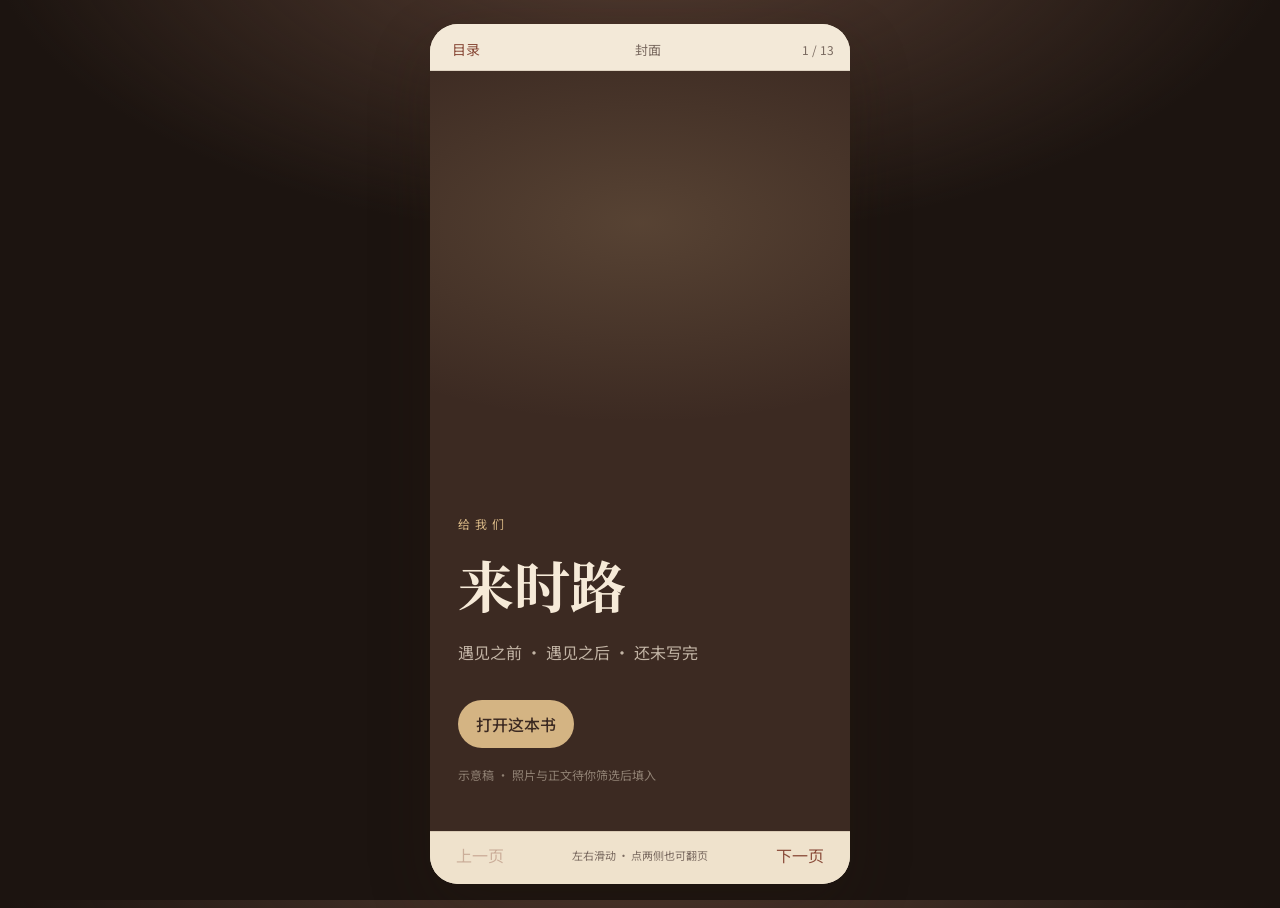
==== index.html @ 51461881 "checkpoint before checking out feature/Aholo-2018" ====
<!DOCTYPE html>
<html lang="zh-CN">
<head>
  <meta charset="UTF-8" />
  <meta name="viewport" content="width=device-width, initial-scale=1, viewport-fit=cover" />
  <meta name="theme-color" content="#3c2a22" />
  <title>来时路</title>
  <link rel="preconnect" href="https://fonts.googleapis.com" />
  <link rel="preconnect" href="https://fonts.gstatic.com" crossorigin />
  <link href="https://fonts.googleapis.com/css2?family=Noto+Sans+SC:wght@400;500&family=Noto+Serif+SC:wght@500;600;700&display=swap" rel="stylesheet" />
  <link rel="stylesheet" href="assets/styles.css" />
</head>
<body>
  <div class="stage">
    <div class="phone">
      <header class="topbar">
        <button class="icon-btn" id="tocBtn" type="button" aria-label="目录">目录</button>
        <p class="progress" id="progressLabel">封面</p>
        <span class="page-no" id="pageNo">1</span>
      </header>

      <main class="book" id="book" tabindex="0">
        <article class="page is-cover is-active" data-title="封面">
          <div class="cover">
            <p class="cover-kicker">给我们</p>
            <h1>来时路</h1>
            <p class="cover-years">遇见之前 · 遇见之后 · 还未写完</p>
            <button class="cover-cta" id="startBtn" type="button">打开这本书</button>
            <p class="cover-note">示意稿 · 照片与正文待你筛选后填入</p>
          </div>
        </article>

        <article class="page" data-title="目录">
          <div class="inner">
            <p class="eyebrow">Contents</p>
            <h2>目录</h2>
            <ol class="toc" id="tocList"></ol>
          </div>
        </article>

        <article class="page" data-title="上卷">
          <div class="chapter-plate">
            <p>上卷</p>
            <h2>各自的来时路</h2>
            <p>从出生，到还没有彼此的那些年。</p>
          </div>
        </article>

        <article class="page" data-title="她 · 童年">
          <div class="inner">
            <p class="eyebrow">她</p>
            <h2>童年</h2>
            <div class="photo-frame" data-caption="占位 · 童年照片">照片</div>
            <p class="body">正文稍后写入。这一页只放她小时候的一张照片，和一句很短的话。</p>
          </div>
        </article>

        <article class="page" data-title="她 · 高中">
          <div class="inner">
            <p class="eyebrow">她</p>
            <h2>高中</h2>
            <div class="photo-frame tall" data-caption="占位 · 学生时代">照片</div>
            <p class="body">上卷在高中结束。真正的故事，从下一卷才开始。</p>
          </div>
        </article>

        <article class="page" data-title="我 · 来时路">
          <div class="inner">
            <p class="eyebrow">我</p>
            <h2>我也走了很远</h2>
            <div class="photo-row">
              <div class="photo-frame" data-caption="占位">照片</div>
              <div class="photo-frame" data-caption="占位">照片</div>
            </div>
            <p class="body">出生到高中，各用几页就够。重点是后面相遇的那些年。</p>
          </div>
        </article>

        <article class="page" data-title="下卷">
          <div class="chapter-plate">
            <p>下卷</p>
            <h2>我们的路</h2>
            <p>从遇见开始，一页一件事，页数不设上限。</p>
          </div>
        </article>

        <article class="page" data-title="遇见">
          <div class="inner">
            <p class="eyebrow">我们</p>
            <h2>遇见</h2>
            <div class="photo-frame" data-caption="占位 · 最早的合影">照片</div>
            <p class="date">日期待填</p>
            <p class="body">这一页放你们怎么认识。一张图，两三句话。</p>
          </div>
        </article>

        <article class="page" data-title="在一起">
          <div class="inner">
            <p class="eyebrow">我们</p>
            <h2>在一起</h2>
            <div class="photo-frame" data-caption="占位">照片</div>
            <p class="body">恋爱里那些普通的日子，比纪念日更适合放进这本书。</p>
          </div>
        </article>

        <article class="page" data-title="结婚">
          <div class="inner">
            <p class="eyebrow">我们</p>
            <h2>结婚</h2>
            <div class="photo-frame wide" data-caption="占位 · 婚礼">照片</div>
            <p class="body">仪式感留在这一页。后面还有很长的路要走。</p>
          </div>
        </article>

        <article class="page" data-title="有了孩子">
          <div class="inner">
            <p class="eyebrow">我们</p>
            <h2>有了孩子</h2>
            <div class="photo-frame" data-caption="占位 · 三个人">照片</div>
            <p class="body">四岁了。这一章会很长，也可以以后再补。</p>
          </div>
        </article>

        <article class="page" data-title="这一年">
          <div class="inner">
            <p class="eyebrow">现在</p>
            <h2>这一年</h2>
            <p class="body">上班到很晚，业绩有压力。这些不必写成检讨，只要让她看见：我知道你辛苦，我一直在。</p>
            <p class="aside">示意文案，定稿时再改。</p>
          </div>
        </article>

        <article class="page is-blank" data-title="未完待续">
          <div class="blank">
            <p class="eyebrow">以后</p>
            <h2>未完待续</h2>
            <p>后面的章节，我们慢慢写。</p>
            <div class="ruled"></div>
            <div class="ruled"></div>
            <div class="ruled"></div>
          </div>
        </article>
      </main>

      <nav class="pager">
        <button type="button" id="prevBtn">上一页</button>
        <div class="hint">左右滑动 · 点两侧也可翻页</div>
        <button type="button" id="nextBtn">下一页</button>
      </nav>
    </div>
  </div>

  <aside class="drawer" id="drawer" hidden>
    <div class="drawer-panel">
      <div class="drawer-head">
        <strong>目录</strong>
        <button type="button" id="closeToc">关闭</button>
      </div>
      <ol class="toc drawer-toc" id="drawerToc"></ol>
    </div>
  </aside>

  <script src="assets/app.js"></script>
</body>
</html>
---- assets/styles.css ----
:root {
  --ink: #2b211c;
  --muted: #7a6a60;
  --paper: #f4ead8;
  --paper-2: #efe2cc;
  --rule: rgba(90, 64, 48, 0.14);
  --cover: #3c2a22;
  --gold: #d4b483;
  --accent: #8b4d3b;
  --shadow: 0 24px 60px rgba(40, 24, 16, 0.28);
}

* { box-sizing: border-box; }
html, body { height: 100%; margin: 0; }
body {
  font-family: "Noto Sans SC", "PingFang SC", sans-serif;
  color: var(--ink);
  background:
    radial-gradient(1200px 600px at 50% -10%, #5a4034 0%, transparent 55%),
    #1c1410;
}

.stage {
  min-height: 100%;
  display: grid;
  place-items: center;
  padding: 24px 12px;
}

.phone {
  width: min(420px, 100%);
  height: min(860px, 100dvh - 32px);
  background: var(--paper);
  border-radius: 28px;
  box-shadow: var(--shadow);
  display: flex;
  flex-direction: column;
  overflow: hidden;
  position: relative;
}

.topbar {
  display: grid;
  grid-template-columns: 64px 1fr 48px;
  align-items: center;
  gap: 8px;
  padding: 14px 16px 10px;
  background: rgba(244, 234, 216, 0.92);
  border-bottom: 1px solid var(--rule);
  z-index: 2;
}

.icon-btn, .pager button, .cover-cta, .drawer-head button {
  border: 0;
  background: transparent;
  color: var(--accent);
  font: inherit;
  cursor: pointer;
}

.icon-btn { text-align: left; font-size: 14px; }
.progress {
  margin: 0;
  text-align: center;
  font-size: 13px;
  color: var(--muted);
}
.page-no {
  text-align: right;
  font-size: 12px;
  color: var(--muted);
}

.book {
  flex: 1;
  position: relative;
  outline: none;
  overflow: hidden;
}

.page {
  position: absolute;
  inset: 0;
  padding: 8px 22px 18px;
  opacity: 0;
  transform: translateX(28px);
  pointer-events: none;
  transition: opacity .28s ease, transform .28s ease;
  background:
    linear-gradient(180deg, rgba(255,255,255,.18), transparent 40%),
    var(--paper);
}

.page.is-active {
  opacity: 1;
  transform: none;
  pointer-events: auto;
}

.page.is-exit {
  opacity: 0;
  transform: translateX(-24px);
}

.inner { max-width: 100%; }
.eyebrow {
  margin: 10px 0 0;
  letter-spacing: .28em;
  font-size: 11px;
  color: var(--accent);
  text-transform: uppercase;
}
h2 {
  font-family: "Noto Serif SC", serif;
  font-weight: 600;
  font-size: 32px;
  margin: 6px 0 16px;
}
.body {
  font-size: 16px;
  line-height: 1.85;
  color: #43362f;
}
.date, .aside {
  color: var(--muted);
  font-size: 13px;
}
.aside { font-style: italic; }

.photo-frame {
  height: 220px;
  border-radius: 8px;
  background:
    linear-gradient(135deg, #d7c4a8, #c3ab8d 60%, #b49678);
  display: grid;
  place-items: center;
  color: rgba(255,255,255,.78);
  letter-spacing: .2em;
  margin: 8px 0 14px;
  box-shadow: inset 0 0 0 1px rgba(255,255,255,.18);
  position: relative;
}
.photo-frame.tall { height: 280px; }
.photo-frame.wide { height: 190px; }
.photo-frame::after {
  content: attr(data-caption);
  position: absolute;
  left: 10px;
  bottom: 8px;
  font-size: 11px;
  letter-spacing: 0;
  color: rgba(255,255,255,.88);
}
.photo-row {
  display: grid;
  grid-template-columns: 1fr 1fr;
  gap: 10px;
}
.photo-row .photo-frame { height: 150px; }

.cover {
  position: absolute;
  inset: 0;
  background:
    radial-gradient(800px 400px at 50% 20%, rgba(212,180,131,.18), transparent 50%),
    var(--cover);
  color: #f6ead8;
  display: flex;
  flex-direction: column;
  justify-content: flex-end;
  padding: 36px 28px 48px;
}
.cover-kicker {
  letter-spacing: .42em;
  font-size: 12px;
  color: var(--gold);
  margin: 0 0 12px;
}
.cover h1 {
  font-family: "Noto Serif SC", serif;
  font-size: 56px;
  margin: 0;
  font-weight: 700;
}
.cover-years {
  color: rgba(246, 234, 216, .72);
  margin: 16px 0 36px;
}
.cover-cta {
  align-self: flex-start;
  background: var(--gold);
  color: #3c2a22;
  padding: 12px 18px;
  border-radius: 999px;
  font-weight: 500;
}
.cover-note {
  margin: 18px 0 0;
  font-size: 12px;
  color: rgba(246, 234, 216, .45);
}

.chapter-plate {
  height: 100%;
  display: flex;
  flex-direction: column;
  justify-content: center;
  padding: 24px 8px;
}
.chapter-plate p:first-child {
  letter-spacing: .4em;
  color: var(--accent);
  margin: 0 0 12px;
}
.chapter-plate h2 {
  font-size: 40px;
  margin: 0 0 16px;
}

.blank {
  height: 100%;
  padding-top: 24px;
}
.ruled {
  height: 28px;
  border-bottom: 1px solid var(--rule);
}

.toc {
  list-style: none;
  padding: 0;
  margin: 8px 0 0;
}
.toc li {
  display: flex;
  justify-content: space-between;
  gap: 12px;
  padding: 12px 0;
  border-bottom: 1px solid var(--rule);
  cursor: pointer;
}
.toc span { color: var(--muted); font-size: 13px; }

.pager {
  display: grid;
  grid-template-columns: 72px 1fr 72px;
  align-items: center;
  padding: 10px 14px 16px;
  border-top: 1px solid var(--rule);
  background: var(--paper-2);
}
.hint {
  text-align: center;
  font-size: 11px;
  color: var(--muted);
}
.pager button:disabled { opacity: .35; cursor: default; }

.drawer {
  position: fixed;
  inset: 0;
  background: rgba(20, 12, 8, .42);
  display: grid;
  place-items: center;
  z-index: 20;
}
.drawer[hidden] { display: none; }
.drawer-panel {
  width: min(380px, calc(100% - 32px));
  max-height: 80dvh;
  overflow: auto;
  background: var(--paper);
  border-radius: 18px;
  padding: 18px 18px 8px;
}
.drawer-head {
  display: flex;
  justify-content: space-between;
  align-items: center;
  margin-bottom: 8px;
}

@media (max-width: 480px) {
  .stage { padding: 0; }
  .phone {
    width: 100%;
    height: 100dvh;
    border-radius: 0;
  }
}
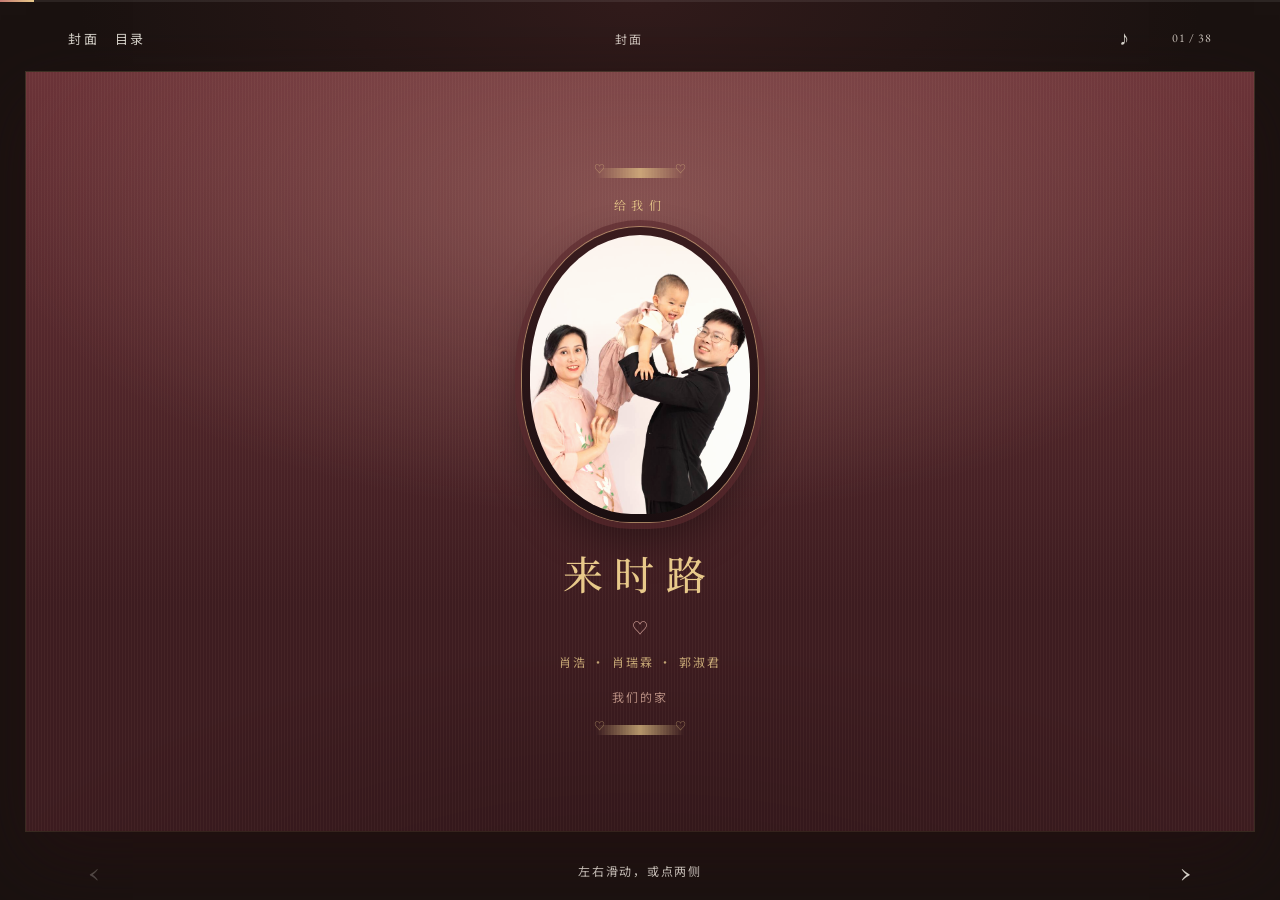
==== commit 5d30b714: "Publish the family album as a GitHub Pages site. Co-authored-by: Cursor <cursoragent@cursor.com>" ====
--- a/index.html
+++ b/index.html
@@ -3,152 +3,52 @@
 <head>
   <meta charset="UTF-8" />
   <meta name="viewport" content="width=device-width, initial-scale=1, viewport-fit=cover" />
-  <meta name="theme-color" content="#3c2a22" />
+  <meta name="theme-color" content="#5c2a2e" />
+  <meta name="apple-mobile-web-app-capable" content="yes" />
+  <meta name="apple-mobile-web-app-status-bar-style" content="black-translucent" />
   <title>来时路</title>
   <link rel="preconnect" href="https://fonts.googleapis.com" />
   <link rel="preconnect" href="https://fonts.gstatic.com" crossorigin />
-  <link href="https://fonts.googleapis.com/css2?family=Noto+Sans+SC:wght@400;500&family=Noto+Serif+SC:wght@500;600;700&display=swap" rel="stylesheet" />
+  <link href="https://fonts.googleapis.com/css2?family=EB+Garamond:ital,wght@0,500;0,600;1,500&family=Noto+Sans+SC:wght@300;400&family=Noto+Serif+SC:wght@500;600&display=swap" rel="stylesheet" />
   <link rel="stylesheet" href="assets/styles.css" />
 </head>
 <body>
-  <div class="stage">
-    <div class="phone">
-      <header class="topbar">
-        <button class="icon-btn" id="tocBtn" type="button" aria-label="目录">目录</button>
-        <p class="progress" id="progressLabel">封面</p>
-        <span class="page-no" id="pageNo">1</span>
-      </header>
+  <div class="app">
+    <div class="progress" aria-hidden="true"><i id="progressBar"></i></div>
 
-      <main class="book" id="book" tabindex="0">
-        <article class="page is-cover is-active" data-title="封面">
-          <div class="cover">
-            <p class="cover-kicker">给我们</p>
-            <h1>来时路</h1>
-            <p class="cover-years">遇见之前 · 遇见之后 · 还未写完</p>
-            <button class="cover-cta" id="startBtn" type="button">打开这本书</button>
-            <p class="cover-note">示意稿 · 照片与正文待你筛选后填入</p>
-          </div>
-        </article>
+    <header class="chrome top">
+      <button type="button" id="homeBtn">封面</button>
+      <button type="button" id="tocBtn">目录</button>
+      <p id="caption">封面</p>
+      <button type="button" id="musicBtn" title="因为爱情" aria-label="音乐">♪</button>
+      <button type="button" id="jumpBtn" title="跳页">01</button>
+    </header>
 
-        <article class="page" data-title="目录">
-          <div class="inner">
-            <p class="eyebrow">Contents</p>
-            <h2>目录</h2>
-            <ol class="toc" id="tocList"></ol>
-          </div>
-        </article>
+    <main class="stage">
+      <div class="book" id="book">
+        <div class="track" id="track"></div>
+      </div>
+    </main>
 
-        <article class="page" data-title="上卷">
-          <div class="chapter-plate">
-            <p>上卷</p>
-            <h2>各自的来时路</h2>
-            <p>从出生，到还没有彼此的那些年。</p>
-          </div>
-        </article>
+    <nav class="chrome bottom">
+      <button type="button" id="prevBtn" aria-label="上一页">‹</button>
+      <p class="hint-phone">左右滑动</p>
+      <p class="hint-desk">左右滑动，或点两侧</p>
+      <button type="button" id="nextBtn" aria-label="下一页">›</button>
+    </nav>
+  </div>
 
-        <article class="page" data-title="她 · 童年">
-          <div class="inner">
-            <p class="eyebrow">她</p>
-            <h2>童年</h2>
-            <div class="photo-frame" data-caption="占位 · 童年照片">照片</div>
-            <p class="body">正文稍后写入。这一页只放她小时候的一张照片，和一句很短的话。</p>
-          </div>
-        </article>
-
-        <article class="page" data-title="她 · 高中">
-          <div class="inner">
-            <p class="eyebrow">她</p>
-            <h2>高中</h2>
-            <div class="photo-frame tall" data-caption="占位 · 学生时代">照片</div>
-            <p class="body">上卷在高中结束。真正的故事，从下一卷才开始。</p>
-          </div>
-        </article>
-
-        <article class="page" data-title="我 · 来时路">
-          <div class="inner">
-            <p class="eyebrow">我</p>
-            <h2>我也走了很远</h2>
-            <div class="photo-row">
-              <div class="photo-frame" data-caption="占位">照片</div>
-              <div class="photo-frame" data-caption="占位">照片</div>
-            </div>
-            <p class="body">出生到高中，各用几页就够。重点是后面相遇的那些年。</p>
-          </div>
-        </article>
-
-        <article class="page" data-title="下卷">
-          <div class="chapter-plate">
-            <p>下卷</p>
-            <h2>我们的路</h2>
-            <p>从遇见开始，一页一件事，页数不设上限。</p>
-          </div>
-        </article>
-
-        <article class="page" data-title="遇见">
-          <div class="inner">
-            <p class="eyebrow">我们</p>
-            <h2>遇见</h2>
-            <div class="photo-frame" data-caption="占位 · 最早的合影">照片</div>
-            <p class="date">日期待填</p>
-            <p class="body">这一页放你们怎么认识。一张图，两三句话。</p>
-          </div>
-        </article>
-
-        <article class="page" data-title="在一起">
-          <div class="inner">
-            <p class="eyebrow">我们</p>
-            <h2>在一起</h2>
-            <div class="photo-frame" data-caption="占位">照片</div>
-            <p class="body">恋爱里那些普通的日子，比纪念日更适合放进这本书。</p>
-          </div>
-        </article>
-
-        <article class="page" data-title="结婚">
-          <div class="inner">
-            <p class="eyebrow">我们</p>
-            <h2>结婚</h2>
-            <div class="photo-frame wide" data-caption="占位 · 婚礼">照片</div>
-            <p class="body">仪式感留在这一页。后面还有很长的路要走。</p>
-          </div>
-        </article>
-
-        <article class="page" data-title="有了孩子">
-          <div class="inner">
-            <p class="eyebrow">我们</p>
-            <h2>有了孩子</h2>
-            <div class="photo-frame" data-caption="占位 · 三个人">照片</div>
-            <p class="body">四岁了。这一章会很长，也可以以后再补。</p>
-          </div>
-        </article>
-
-        <article class="page" data-title="这一年">
-          <div class="inner">
-            <p class="eyebrow">现在</p>
-            <h2>这一年</h2>
-            <p class="body">上班到很晚，业绩有压力。这些不必写成检讨，只要让她看见：我知道你辛苦，我一直在。</p>
-            <p class="aside">示意文案，定稿时再改。</p>
-          </div>
-        </article>
-
-        <article class="page is-blank" data-title="未完待续">
-          <div class="blank">
-            <p class="eyebrow">以后</p>
-            <h2>未完待续</h2>
-            <p>后面的章节，我们慢慢写。</p>
-            <div class="ruled"></div>
-            <div class="ruled"></div>
-            <div class="ruled"></div>
-          </div>
-        </article>
-      </main>
-
-      <nav class="pager">
-        <button type="button" id="prevBtn">上一页</button>
-        <div class="hint">左右滑动 · 点两侧也可翻页</div>
-        <button type="button" id="nextBtn">下一页</button>
-      </nav>
-    </div>
-  </div>
+  <aside class="jump" id="jump" hidden>
+    <form class="jump-panel" id="jumpForm">
+      <p>跳到第几页</p>
+      <div class="jump-row">
+        <input id="jumpInput" type="number" min="1" step="1" inputmode="numeric" />
+        <span id="jumpMax">/ 01</span>
+        <button type="submit">前往</button>
+      </div>
+      <button type="button" id="closeJump">取消</button>
+    </form>
+  </aside>
 
   <aside class="drawer" id="drawer" hidden>
     <div class="drawer-panel">
@@ -156,10 +56,24 @@
         <strong>目录</strong>
         <button type="button" id="closeToc">关闭</button>
       </div>
-      <ol class="toc drawer-toc" id="drawerToc"></ol>
+      <button type="button" class="toc-home" id="drawerHome">回到封面</button>
+      <ol class="index" id="drawerToc"></ol>
     </div>
   </aside>
 
+  <aside class="lightbox" id="lightbox" hidden>
+    <button type="button" id="closeLight">关闭</button>
+    <img id="lightImg" alt="" />
+    <p id="lightCap"></p>
+  </aside>
+
+  <audio id="bgm" loop preload="auto">
+    <source src="assets/music/因为爱情.mp3" type="audio/mpeg" />
+    <source src="assets/music/yinwei-aiqing.mp3" type="audio/mpeg" />
+    <source src="assets/music/因为爱情.m4a" type="audio/mp4" />
+  </audio>
+
+  <script src="assets/story-data.js"></script>
   <script src="assets/app.js"></script>
 </body>
 </html>
--- a/assets/styles.css
+++ b/assets/styles.css
@@ -1,290 +1,1374 @@
 :root {
-  --ink: #2b211c;
-  --muted: #7a6a60;
-  --paper: #f4ead8;
-  --paper-2: #efe2cc;
-  --rule: rgba(90, 64, 48, 0.14);
-  --cover: #3c2a22;
-  --gold: #d4b483;
-  --accent: #8b4d3b;
-  --shadow: 0 24px 60px rgba(40, 24, 16, 0.28);
+  --studio: #1a1210;
+  --cloth: #5c2a2e;
+  --foil: #e8c98a;
+  --paper: #f8f0e4;
+  --ink: #2a1f1a;
+  --mute: #8a7368;
+  --line: rgba(140, 90, 70, 0.16);
+  --rose: #c47a72;
+  --blush: #f3d4c6;
 }
 
 * { box-sizing: border-box; }
-html, body { height: 100%; margin: 0; }
+html, body {
+  height: 100%;
+  margin: 0;
+  overscroll-behavior: none;
+}
 body {
   font-family: "Noto Sans SC", "PingFang SC", sans-serif;
+  background:
+    radial-gradient(80% 50% at 50% 0%, rgba(92, 42, 46, 0.35), transparent 55%),
+    var(--studio);
+  color: #f4ece3;
+}
+
+img {
+  display: block;
+  max-width: 100%;
+}
+
+.app {
+  height: 100dvh;
+  position: relative;
+  overflow: hidden;
+}
+
+.progress {
+  position: absolute;
+  top: 0;
+  left: 0;
+  right: 0;
+  height: 2px;
+  z-index: 8;
+  background: rgba(255,255,255,.08);
+}
+.progress i {
+  display: block;
+  height: 100%;
+  width: 8%;
+  background: linear-gradient(90deg, #c47a72, var(--foil));
+  transition: width .25s ease;
+}
+
+.chrome {
+  position: absolute;
+  left: 0;
+  right: 0;
+  z-index: 6;
+  display: grid;
+  align-items: center;
+  pointer-events: none;
+  gap: 4px;
+}
+.chrome > * { pointer-events: auto; }
+.chrome.top {
+  grid-template-columns: auto auto 1fr auto auto;
+  top: 0;
+  padding: calc(10px + env(safe-area-inset-top)) 18px 24px;
+  background: linear-gradient(180deg, rgba(17,16,14,.5), transparent);
+}
+.chrome.bottom {
+  grid-template-columns: 64px 1fr 64px;
+  bottom: 0;
+  padding: 24px 18px calc(10px + env(safe-area-inset-bottom));
+  background: linear-gradient(0deg, rgba(17,16,14,.45), transparent);
+}
+.chrome button {
+  border: 0;
+  background: none;
+  color: rgba(236, 232, 223, 0.88);
+  font: 400 13px/1 "Noto Sans SC", sans-serif;
+  letter-spacing: 0.16em;
+  cursor: pointer;
+  min-height: 44px;
+}
+.chrome.bottom button {
+  font-family: "EB Garamond", serif;
+  font-size: 30px;
+  letter-spacing: 0;
+}
+.chrome p, #caption, #jumpBtn {
+  margin: 0;
+  text-align: center;
+  font-size: 12px;
+  letter-spacing: 0.14em;
+  color: rgba(244, 236, 227, 0.78);
+}
+#jumpBtn {
+  text-align: right;
+  font-family: "EB Garamond", serif;
+  letter-spacing: 0.08em;
+  min-width: 72px;
+}
+#homeBtn { letter-spacing: 0.2em; }
+#musicBtn {
+  min-width: 36px;
+  font-family: "EB Garamond", serif;
+  font-size: 20px;
+  letter-spacing: 0;
+  line-height: 1;
+}
+#musicBtn.off { opacity: 0.38; }
+.chrome button:disabled { opacity: 0.28; }
+.hint-desk { display: none; }
+
+.stage {
+  position: absolute;
+  inset: 0;
+}
+
+.book, .track {
+  height: 100%;
+  width: 100%;
+}
+.track {
+  display: flex;
+  overflow-x: auto;
+  overflow-y: hidden;
+  scroll-snap-type: x mandatory;
+  scroll-behavior: smooth;
+  -webkit-overflow-scrolling: touch;
+  overscroll-behavior-x: contain;
+  scrollbar-width: none;
+  touch-action: pan-x;
+}
+.track::-webkit-scrollbar { display: none; }
+
+.spread[hidden] { display: none !important; }
+
+.spread {
+  flex: 0 0 100%;
+  width: 100%;
+  height: 100%;
+  scroll-snap-align: start;
+  scroll-snap-stop: always;
+  display: flex;
+  flex-direction: column;
+  position: relative;
+  background-color: #f2e4d0;
+  background-image:
+    url("paper-mark.svg"),
+    radial-gradient(115% 80% at 50% 0%, rgba(255, 251, 244, 0.62), transparent 58%),
+    radial-gradient(90% 70% at 100% 100%, rgba(176, 118, 96, 0.16), transparent 55%),
+    radial-gradient(80% 60% at 0% 100%, rgba(168, 124, 88, 0.12), transparent 50%),
+    linear-gradient(168deg, #f8f1e6 0%, #f0e2cf 46%, #e8d4bc 100%);
+  background-repeat: no-repeat;
+  background-size: 72% 64%, auto, auto, auto, auto;
+  background-position: center 38%, 0 0, 0 0, 0 0, 0 0;
+  box-shadow: inset 0 0 90px rgba(120, 78, 52, 0.08);
   color: var(--ink);
+  overflow: hidden;
+}
+.spread:not(.cover)::before {
+  content: "";
+  position: absolute;
+  inset: 12px;
+  pointer-events: none;
+  z-index: 3;
+  background: url("paper-frame.svg") center / 100% 100% no-repeat;
+  opacity: 0.85;
+}
+.spread:not(.cover)::after {
+  content: "";
+  position: absolute;
+  inset: 0;
+  pointer-events: none;
+  z-index: 0;
+  mix-blend-mode: multiply;
+  opacity: 0.2;
   background:
-    radial-gradient(1200px 600px at 50% -10%, #5a4034 0%, transparent 55%),
-    #1c1410;
-}
-
-.stage {
-  min-height: 100%;
+    radial-gradient(ellipse at 50% 45%, transparent 52%, rgba(110, 72, 48, 0.14) 100%),
+    url("paper-fiber.svg");
+}
+.spread:not(.cover)::before {
+  content: "";
+  position: absolute;
+  inset: 10px;
+  pointer-events: none;
+  z-index: 3;
+  background: url("paper-frame.svg") center / 100% 100% no-repeat;
+}
+.spread:not(.cover)::after {
+  content: "";
+  position: absolute;
+  inset: 0;
+  pointer-events: none;
+  z-index: 0;
+  mix-blend-mode: multiply;
+  opacity: 0.22;
+  background-image:
+    url("data:image/svg+xml,%3Csvg xmlns='http://www.w3.org/2000/svg' width='180' height='180'%3E%3Cfilter id='n'%3E%3CfeTurbulence type='fractalNoise' baseFrequency='.7' numOctaves='3' stitchTiles='stitch'/%3E%3C/filter%3E%3Crect width='180' height='180' filter='url(%23n)' opacity='.55'/%3E%3C/svg%3E");
+}
+.spread > * { position: relative; z-index: 1; }
+
+.leaf { min-height: 0; }
+.hide-phone { display: none; }
+
+/* Cover */
+.cloth {
+  flex: 1;
+  display: flex;
+  flex-direction: column;
+  align-items: center;
+  justify-content: center;
+  gap: 14px;
+  padding: 48px 28px calc(88px + env(safe-area-inset-bottom));
+  color: var(--foil);
+  position: relative;
+  background:
+    radial-gradient(90% 70% at 50% 18%, rgba(232, 176, 160, 0.28), transparent 58%),
+    radial-gradient(120% 90% at 50% 120%, rgba(0,0,0,.28), transparent 50%),
+    repeating-linear-gradient(90deg, rgba(255, 220, 180, .04) 0 1px, transparent 1px 3px),
+    linear-gradient(180deg, #6b3338, #3d1c20 70%);
+}
+.cover-flourish {
+  width: 88px;
+  height: 10px;
+  background:
+    linear-gradient(90deg, transparent, var(--foil), transparent);
+  opacity: 0.7;
+  position: relative;
+}
+.cover-flourish::before,
+.cover-flourish::after {
+  content: "♡";
+  position: absolute;
+  top: -8px;
+  font-size: 11px;
+  color: var(--foil);
+  opacity: 0.85;
+}
+.cover-flourish::before { left: -2px; }
+.cover-flourish::after { right: -2px; }
+.cover-flourish.t { margin-bottom: 4px; }
+.cover-flourish.b { margin-top: 6px; }
+.cover-small {
+  margin: 0;
+  font-family: "Noto Serif SC", serif;
+  font-size: 12px;
+  letter-spacing: 0.46em;
+}
+.cameo {
+  width: min(58vw, 228px);
+  aspect-ratio: 4 / 5;
+  padding: 8px;
+  border-radius: 50% 50% 46% 46%;
+  background:
+    linear-gradient(#3a1c1e, #1a0e10);
+  box-shadow:
+    0 0 0 1px rgba(232, 201, 138, 0.55),
+    0 0 0 7px rgba(92, 42, 46, 0.65),
+    0 18px 40px rgba(0, 0, 0, 0.35);
+}
+.cameo img {
+  width: 100%;
+  height: 100%;
+  object-fit: cover;
+  object-position: center 22%;
+  border-radius: 50% 50% 46% 46%;
+  filter: sepia(0.12) saturate(1.08) brightness(1.04) contrast(0.98);
+}
+.cover h1 {
+  margin: 8px 0 0;
+  font-family: "Noto Serif SC", serif;
+  font-weight: 500;
+  font-size: clamp(28px, 8vw, 40px);
+  letter-spacing: 0.28em;
+}
+.cover-heart {
+  margin: 0;
+  color: #e8b4aa;
+  font-size: 16px;
+  opacity: 0.9;
+}
+.cover-line, .cover-hint {
+  margin: 0;
+  font-size: 12px;
+  letter-spacing: 0.18em;
+  color: rgba(232, 201, 138, 0.78);
+}
+.cover-hint { margin-top: 4px; color: rgba(232, 186, 168, 0.7); }
+.spread.back .cloth { justify-content: flex-end; }
+
+/* Type */
+.flyleaf {
   display: grid;
   place-items: center;
-  padding: 24px 12px;
-}
-
-.phone {
-  width: min(420px, 100%);
-  height: min(860px, 100dvh - 32px);
-  background: var(--paper);
-  border-radius: 28px;
-  box-shadow: var(--shadow);
-  display: flex;
-  flex-direction: column;
-  overflow: hidden;
-  position: relative;
-}
-
-.topbar {
-  display: grid;
-  grid-template-columns: 64px 1fr 48px;
-  align-items: center;
-  gap: 8px;
-  padding: 14px 16px 10px;
-  background: rgba(244, 234, 216, 0.92);
-  border-bottom: 1px solid var(--rule);
-  z-index: 2;
-}
-
-.icon-btn, .pager button, .cover-cta, .drawer-head button {
-  border: 0;
+  padding: 32px;
   background: transparent;
-  color: var(--accent);
-  font: inherit;
-  cursor: pointer;
-}
-
-.icon-btn { text-align: left; font-size: 14px; }
-.progress {
+}
+.flyleaf p {
   margin: 0;
   text-align: center;
-  font-size: 13px;
-  color: var(--muted);
-}
-.page-no {
-  text-align: right;
-  font-size: 12px;
-  color: var(--muted);
-}
-
-.book {
-  flex: 1;
-  position: relative;
-  outline: none;
-  overflow: hidden;
-}
-
-.page {
-  position: absolute;
-  inset: 0;
-  padding: 8px 22px 18px;
-  opacity: 0;
-  transform: translateX(28px);
-  pointer-events: none;
-  transition: opacity .28s ease, transform .28s ease;
-  background:
-    linear-gradient(180deg, rgba(255,255,255,.18), transparent 40%),
-    var(--paper);
-}
-
-.page.is-active {
-  opacity: 1;
-  transform: none;
-  pointer-events: auto;
-}
-
-.page.is-exit {
-  opacity: 0;
-  transform: translateX(-24px);
-}
-
-.inner { max-width: 100%; }
-.eyebrow {
-  margin: 10px 0 0;
-  letter-spacing: .28em;
-  font-size: 11px;
-  color: var(--accent);
-  text-transform: uppercase;
-}
-h2 {
   font-family: "Noto Serif SC", serif;
-  font-weight: 600;
-  font-size: 32px;
-  margin: 6px 0 16px;
-}
-.body {
   font-size: 16px;
-  line-height: 1.85;
-  color: #43362f;
-}
-.date, .aside {
-  color: var(--muted);
-  font-size: 13px;
-}
-.aside { font-style: italic; }
-
-.photo-frame {
-  height: 220px;
-  border-radius: 8px;
-  background:
-    linear-gradient(135deg, #d7c4a8, #c3ab8d 60%, #b49678);
-  display: grid;
-  place-items: center;
-  color: rgba(255,255,255,.78);
-  letter-spacing: .2em;
-  margin: 8px 0 14px;
-  box-shadow: inset 0 0 0 1px rgba(255,255,255,.18);
-  position: relative;
-}
-.photo-frame.tall { height: 280px; }
-.photo-frame.wide { height: 190px; }
-.photo-frame::after {
-  content: attr(data-caption);
-  position: absolute;
-  left: 10px;
-  bottom: 8px;
-  font-size: 11px;
-  letter-spacing: 0;
-  color: rgba(255,255,255,.88);
-}
-.photo-row {
-  display: grid;
-  grid-template-columns: 1fr 1fr;
-  gap: 10px;
-}
-.photo-row .photo-frame { height: 150px; }
-
-.cover {
-  position: absolute;
-  inset: 0;
-  background:
-    radial-gradient(800px 400px at 50% 20%, rgba(212,180,131,.18), transparent 50%),
-    var(--cover);
-  color: #f6ead8;
-  display: flex;
-  flex-direction: column;
-  justify-content: flex-end;
-  padding: 36px 28px 48px;
-}
-.cover-kicker {
-  letter-spacing: .42em;
-  font-size: 12px;
-  color: var(--gold);
-  margin: 0 0 12px;
-}
-.cover h1 {
-  font-family: "Noto Serif SC", serif;
-  font-size: 56px;
-  margin: 0;
-  font-weight: 700;
-}
-.cover-years {
-  color: rgba(246, 234, 216, .72);
-  margin: 16px 0 36px;
-}
-.cover-cta {
-  align-self: flex-start;
-  background: var(--gold);
-  color: #3c2a22;
-  padding: 12px 18px;
-  border-radius: 999px;
-  font-weight: 500;
-}
-.cover-note {
-  margin: 18px 0 0;
-  font-size: 12px;
-  color: rgba(246, 234, 216, .45);
-}
-
-.chapter-plate {
-  height: 100%;
+  line-height: 2;
+  color: #534c44;
+}
+
+.type {
+  padding: 36px 28px calc(80px + env(safe-area-inset-bottom));
   display: flex;
   flex-direction: column;
   justify-content: center;
-  padding: 24px 8px;
-}
-.chapter-plate p:first-child {
-  letter-spacing: .4em;
-  color: var(--accent);
-  margin: 0 0 12px;
-}
-.chapter-plate h2 {
-  font-size: 40px;
+  background: transparent;
+}
+.kicker {
+  margin: 0 0 10px;
+  font-family: "EB Garamond", serif;
+  font-size: 12px;
+  letter-spacing: 0.28em;
+  color: var(--rose);
+}
+.type h2, .quiet h2, .pano-copy h2 {
+  font-family: "Noto Serif SC", serif;
+  font-weight: 500;
   margin: 0 0 16px;
-}
-
-.blank {
+  font-size: 28px;
+  letter-spacing: 0.06em;
+  line-height: 1.3;
+}
+.body {
+  margin: 0;
+  font-weight: 300;
+  font-size: 15px;
+  line-height: 2;
+  color: #4c453e;
+  max-width: 28em;
+}
+.date {
+  margin: 0 0 16px;
+  font-family: "EB Garamond", serif;
+  letter-spacing: 0.14em;
+  color: var(--mute);
+}
+.rule {
+  width: 48px;
+  height: 1px;
+  background: linear-gradient(90deg, var(--rose), var(--foil));
+  margin: 0 0 22px;
+  border: 0;
+}
+
+/* Matted photo */
+.mat {
+  flex: 1.35;
+  min-height: 0;
+  display: flex;
+  flex-direction: column;
+  justify-content: center;
+  padding: 56px 22px 16px;
+  background: transparent;
+}
+.frame {
+  margin: 0;
+  min-height: 0;
+  flex: 1;
+  display: flex;
+  align-items: center;
+  justify-content: center;
+}
+.frame img {
+  width: auto;
+  height: auto;
+  max-width: 100%;
+  max-height: 100%;
+  object-fit: contain;
+  box-shadow:
+    0 0 0 1px rgba(212, 170, 120, 0.45),
+    0 0 0 8px rgba(255, 248, 238, 0.72),
+    0 14px 32px rgba(80, 40, 28, 0.16);
+  filter: sepia(0.16) saturate(1.1) brightness(1.05) contrast(0.95);
+}
+.caption {
+  flex: 0 0 auto;
+  margin: 12px 0 0;
+  text-align: center;
+  font-family: "EB Garamond", serif;
+  font-size: 12px;
+  letter-spacing: 0.12em;
+  color: var(--mute);
+}
+
+.spread.story .mat { flex: 1.4; padding: 28px 24px 24px 28px; }
+.spread.story .type { flex: 0.85; padding-top: 20px; }
+.quiet-caption { justify-content: flex-end; }
+
+.more-photos {
+  appearance: none;
+  margin: 18px auto 0;
+  display: block;
+  border: 1px solid rgba(168, 92, 84, 0.38);
+  background: rgba(255, 246, 236, 0.78);
+  color: #9a4e46;
+  font: 400 12px/1.4 "Noto Sans SC", sans-serif;
+  letter-spacing: 0.16em;
+  padding: 10px 18px;
+  border-radius: 999px;
+  cursor: pointer;
+  min-height: 40px;
+}
+.more-photos.fold {
+  position: absolute;
+  left: 50%;
+  bottom: calc(14px + env(safe-area-inset-bottom));
+  transform: translateX(-50%);
+  z-index: 6;
+  margin: 0;
+}
+.spread.plate.wide .more-photos.fold {
+  background: rgba(255, 246, 236, 0.92);
+}
+
+.spread.pair {
+  display: grid;
+  grid-template-rows: 1fr 1fr;
+}
+.spread.pair .mat { padding: 48px 28px 12px; }
+.spread.pair .mat:last-child { padding: 12px 28px calc(64px + env(safe-area-inset-bottom)); }
+
+.spread.plate .mat {
+  flex: 1;
+  padding: 56px 20px calc(72px + env(safe-area-inset-bottom));
+}
+.spread.plate.wide {
+  display: grid;
+  grid-template-rows: 1fr auto;
+  background: #111;
+}
+.bleed {
+  min-height: 0;
+  overflow: hidden;
+}
+.bleed img {
+  width: 100%;
   height: 100%;
-  padding-top: 24px;
-}
-.ruled {
-  height: 28px;
-  border-bottom: 1px solid var(--rule);
-}
-
-.toc {
+  object-fit: cover;
+  object-position: center 30%;
+  filter: sepia(0.2) saturate(1.1) brightness(1.04) contrast(0.95);
+}
+.caption.bar {
+  margin: 0;
+  padding: 12px 20px calc(16px + env(safe-area-inset-bottom));
+  background: var(--paper);
+  color: var(--mute);
+}
+
+.spread.pair {
+  display: grid;
+  grid-template-rows: 1fr 1fr;
+}
+.spread.pair .mat { padding: 48px 28px 12px; }
+.spread.pair .mat:last-child { padding: 12px 28px calc(64px + env(safe-area-inset-bottom)); }
+
+.spread.plate .mat {
+  flex: 1;
+  padding: 56px 20px calc(72px + env(safe-area-inset-bottom));
+}
+
+.spread.quiet {
+  justify-content: center;
+  padding: 64px 32px calc(88px + env(safe-area-inset-bottom));
+}
+.spread.quiet .quiet-inner {
+  max-width: 22em;
+}
+
+.pano {
+  position: relative;
+  background: #111;
+}
+.pano > img {
+  position: absolute;
+  inset: 0;
+  width: 100%;
+  height: 100%;
+  object-fit: cover;
+  object-position: center 30%;
+  filter: sepia(0.18) saturate(1.08) contrast(1.02) brightness(0.94);
+}
+.pano-copy {
+  position: absolute;
+  left: 0;
+  right: 0;
+  bottom: 0;
+  padding: 48px 28px calc(78px + env(safe-area-inset-bottom));
+  background: linear-gradient(180deg, transparent, rgba(10, 8, 7, 0.72));
+  color: #f4f0e8;
+}
+.pano-copy span {
+  display: block;
+  font-family: "EB Garamond", serif;
+  letter-spacing: 0.3em;
+  font-size: 12px;
+  color: var(--foil);
+  margin-bottom: 8px;
+}
+.pano-copy h2 { color: #f4f0e8; margin-bottom: 8px; }
+.pano-copy p { margin: 0; font-size: 14px; line-height: 1.7; color: rgba(244, 240, 232, 0.78); }
+
+.index {
   list-style: none;
+  margin: 6px 0 0;
   padding: 0;
-  margin: 8px 0 0;
-}
-.toc li {
+  overflow: auto;
+  scrollbar-width: none;
+}
+.index::-webkit-scrollbar { display: none; }
+.index li {
   display: flex;
   justify-content: space-between;
   gap: 12px;
-  padding: 12px 0;
-  border-bottom: 1px solid var(--rule);
+  padding: 11px 0;
+  border-bottom: 1px solid var(--line);
   cursor: pointer;
-}
-.toc span { color: var(--muted); font-size: 13px; }
-
-.pager {
-  display: grid;
-  grid-template-columns: 72px 1fr 72px;
-  align-items: center;
-  padding: 10px 14px 16px;
-  border-top: 1px solid var(--rule);
-  background: var(--paper-2);
-}
-.hint {
-  text-align: center;
-  font-size: 11px;
-  color: var(--muted);
-}
-.pager button:disabled { opacity: .35; cursor: default; }
+  font-family: "Noto Serif SC", serif;
+  font-size: 14px;
+}
+.index span {
+  font-family: "EB Garamond", serif;
+  color: #a08960;
+}
 
 .drawer {
   position: fixed;
   inset: 0;
-  background: rgba(20, 12, 8, .42);
+  background: rgba(10, 8, 7, 0.55);
   display: grid;
-  place-items: center;
+  place-items: end center;
   z-index: 20;
+  backdrop-filter: blur(8px);
 }
 .drawer[hidden] { display: none; }
 .drawer-panel {
-  width: min(380px, calc(100% - 32px));
-  max-height: 80dvh;
+  width: 100%;
+  max-height: 78dvh;
   overflow: auto;
   background: var(--paper);
-  border-radius: 18px;
-  padding: 18px 18px 8px;
+  color: var(--ink);
+  border-radius: 18px 18px 0 0;
+  padding: 22px 22px calc(20px + env(safe-area-inset-bottom));
 }
 .drawer-head {
   display: flex;
   justify-content: space-between;
+  align-items: baseline;
+  margin-bottom: 6px;
+}
+.drawer-head strong {
+  font-family: "Noto Serif SC", serif;
+  font-weight: 500;
+  font-size: 22px;
+}
+.drawer-head button {
+  border: 0;
+  background: none;
+  color: var(--mute);
+  cursor: pointer;
+  font: inherit;
+  min-height: 44px;
+}
+.toc-home {
+  width: 100%;
+  margin: 4px 0 10px;
+  border: 1px solid rgba(196, 154, 110, 0.4);
+  background: rgba(255, 244, 232, 0.6);
+  color: var(--rose);
+  font: 400 13px/1 "Noto Serif SC", serif;
+  letter-spacing: 0.2em;
+  padding: 12px;
+  cursor: pointer;
+  border-radius: 8px;
+}
+
+.jump {
+  position: fixed;
+  inset: 0;
+  background: rgba(18, 10, 10, 0.5);
+  display: grid;
+  place-items: center;
+  z-index: 22;
+  backdrop-filter: blur(8px);
+}
+.jump[hidden] { display: none; }
+.jump-panel {
+  width: min(320px, calc(100% - 40px));
+  background: var(--paper);
+  color: var(--ink);
+  border-radius: 16px;
+  padding: 24px 22px 16px;
+  box-shadow: 0 0 0 1px rgba(196, 154, 110, 0.35), 0 20px 48px rgba(0,0,0,.28);
+}
+.jump-panel p {
+  margin: 0 0 14px;
+  font-family: "Noto Serif SC", serif;
+  letter-spacing: 0.12em;
+}
+.jump-row {
+  display: flex;
   align-items: center;
-  margin-bottom: 8px;
-}
-
-@media (max-width: 480px) {
-  .stage { padding: 0; }
-  .phone {
+  gap: 8px;
+}
+.jump-row input {
+  width: 88px;
+  height: 44px;
+  border: 1px solid rgba(196, 154, 110, 0.5);
+  background: #fffaf4;
+  font: 500 20px/1 "EB Garamond", serif;
+  text-align: center;
+  color: var(--ink);
+}
+.jump-row span {
+  font-family: "EB Garamond", serif;
+  color: var(--mute);
+}
+.jump-row button,
+.jump-panel > button {
+  border: 0;
+  background: none;
+  color: var(--rose);
+  font: 400 14px/1 "Noto Serif SC", serif;
+  letter-spacing: 0.16em;
+  cursor: pointer;
+  min-height: 44px;
+}
+.jump-row button {
+  background: #5c2a2e;
+  color: var(--foil);
+  padding: 0 16px;
+  border-radius: 8px;
+}
+
+.spread.origin-school { background: #efe6d4; }
+
+/* Chibi characters */
+.chibi {
+  --skin: #f3c7a8;
+  --hair: #2a211c;
+  --shirt: #4a6fa5;
+  width: 92px;
+  position: relative;
+  z-index: 2;
+}
+.chibi .figure {
+  position: relative;
+  height: 148px;
+}
+.chibi .shadow {
+  position: absolute;
+  left: 18%;
+  right: 18%;
+  bottom: 4px;
+  height: 10px;
+  background: rgba(40, 28, 18, 0.16);
+  border-radius: 50%;
+  filter: blur(1px);
+}
+.chibi .head {
+  position: absolute;
+  left: 16px;
+  top: 0;
+  width: 60px;
+  height: 58px;
+  z-index: 3;
+}
+.chibi .face {
+  position: absolute;
+  inset: 8px 6px 4px;
+  background: var(--skin);
+  border-radius: 48% 48% 46% 46%;
+  box-shadow: inset 0 -6px 0 rgba(180, 90, 70, 0.06);
+}
+.chibi .ear {
+  position: absolute;
+  top: 28px;
+  width: 10px;
+  height: 12px;
+  background: var(--skin);
+  border-radius: 50%;
+}
+.chibi .ear.l { left: 4px; }
+.chibi .ear.r { right: 4px; }
+.chibi .hair-back, .chibi .hair-front {
+  position: absolute;
+  background: var(--hair);
+}
+.chibi.boy .hair-back {
+  left: 8px; right: 8px; top: 2px; height: 28px;
+  border-radius: 28px 28px 8px 8px;
+}
+.chibi.boy .hair-front {
+  left: 10px; right: 18px; top: 8px; height: 14px;
+  border-radius: 20px 8px 12px 0;
+  clip-path: polygon(0 0, 100% 20%, 80% 100%, 0 70%);
+}
+.chibi.girl .hair-back {
+  left: 6px; right: 6px; top: 0; height: 36px;
+  border-radius: 30px 30px 10px 10px;
+}
+.chibi.girl .hair-front {
+  left: 8px; right: 8px; top: 6px; height: 16px;
+  border-radius: 16px 16px 0 0;
+}
+.chibi.girl .pigtail {
+  position: absolute;
+  top: 22px;
+  width: 14px;
+  height: 22px;
+  background: var(--hair);
+  border-radius: 40%;
+  z-index: 1;
+}
+.chibi.girl .pigtail.l { left: 0; transform: rotate(-18deg); }
+.chibi.girl .pigtail.r { right: 0; transform: rotate(18deg); }
+.chibi.boy .pigtail, .chibi.boy .bow { display: none; }
+.chibi.girl .bow {
+  position: absolute;
+  top: 2px; left: 50%;
+  width: 16px; height: 10px;
+  margin-left: -8px;
+  background: #c45c5c;
+  border-radius: 2px 2px 8px 8px;
+  z-index: 4;
+}
+.chibi .eye {
+  position: absolute;
+  top: 18px;
+  width: 8px;
+  height: 10px;
+  background: #1b1815;
+  border-radius: 50%;
+}
+.chibi .eye i {
+  position: absolute;
+  top: 2px; left: 2px;
+  width: 3px; height: 3px;
+  background: #fff;
+  border-radius: 50%;
+}
+.chibi .eye.l { left: 10px; }
+.chibi .eye.r { right: 10px; }
+.chibi .blush {
+  position: absolute;
+  top: 28px;
+  width: 8px; height: 5px;
+  background: rgba(232, 120, 110, 0.45);
+  border-radius: 50%;
+}
+.chibi .blush.l { left: 6px; }
+.chibi .blush.r { right: 6px; }
+.chibi .mouth {
+  position: absolute;
+  left: 50%;
+  bottom: 10px;
+  width: 8px; height: 5px;
+  margin-left: -4px;
+  border-bottom: 2px solid #b56a62;
+  border-radius: 0 0 8px 8px;
+}
+.chibi .glasses {
+  display: none;
+  position: absolute;
+  top: 20px; left: 6px; right: 6px;
+  height: 12px;
+  border: 1.5px solid #2c2420;
+  border-radius: 6px;
+  background: rgba(255,255,255,.12);
+}
+.chibi.boy.child .glasses,
+.chibi.boy.teen .glasses { display: block; }
+.chibi .torso {
+  position: absolute;
+  left: 28px;
+  top: 54px;
+  width: 36px;
+  height: 40px;
+  background: var(--shirt);
+  border-radius: 12px 12px 8px 8px;
+  z-index: 2;
+}
+.chibi.girl { --shirt: #d9a05a; }
+.chibi.girl.teen { --shirt: #4a6fa5; }
+.chibi.boy.teen { --shirt: #3d4a72; }
+.chibi.baby .torso {
+  top: 52px;
+  height: 34px;
+  border-radius: 16px;
+  background: #e8d3b0;
+}
+.chibi.girl.baby .torso { background: #f0c4c0; }
+.chibi .arm {
+  position: absolute;
+  top: 6px;
+  width: 10px;
+  height: 28px;
+  background: var(--skin);
+  border-radius: 8px;
+}
+.chibi .arm.l { left: -8px; transform: rotate(12deg); }
+.chibi .arm.r { right: -8px; transform: rotate(-12deg); }
+.chibi .legs {
+  position: absolute;
+  left: 32px;
+  top: 90px;
+  width: 28px;
+  height: 36px;
+}
+.chibi .leg {
+  position: absolute;
+  top: 0;
+  width: 11px;
+  height: 32px;
+  background: #3a3530;
+  border-radius: 6px;
+  transform-origin: top center;
+}
+.chibi .leg.l { left: 0; }
+.chibi .leg.r { right: 0; }
+.chibi.girl.child .leg,
+.chibi.girl.teen .leg {
+  background: #4a6fa5;
+  height: 22px;
+}
+.chibi.girl.child .legs::after,
+.chibi.girl.teen .legs::after {
+  content: "";
+  position: absolute;
+  left: -4px; right: -4px; top: -8px;
+  height: 16px;
+  background: #c45c5c;
+  border-radius: 0 0 12px 12px;
+}
+.chibi.baby .legs { display: none; }
+.chibi.baby .torso { height: 42px; border-radius: 20px; }
+
+.chibi.baby .figure { animation: bob 2.4s ease-in-out infinite; }
+@keyframes bob {
+  0%, 100% { transform: translateY(0); }
+  50% { transform: translateY(-6px); }
+}
+
+.nursery {
+  width: 100%;
+  height: 100%;
+  min-height: 280px;
+  display: grid;
+  place-items: center;
+  background: radial-gradient(ellipse at 50% 62%, rgba(255, 248, 238, 0.42), transparent 64%);
+}
+.nursery.girl {
+  background: radial-gradient(ellipse at 50% 62%, rgba(255, 232, 220, 0.4), transparent 64%);
+}
+.chibi.baby { transform: scale(1.45); }
+
+.classroom {
+  background:
+    linear-gradient(180deg, rgba(196, 214, 186, 0.35) 0 40%, transparent 58%);
+}
+.desk-scene {
+  height: 100%;
+  display: flex;
+  align-items: flex-end;
+  justify-content: center;
+  gap: 28px;
+  padding-bottom: 18%;
+}
+.desk-scene .chibi.teen { transform: scale(1.25); }
+
+.together-scene,
+.wedding-scene,
+.arrive-scene {
+  position: relative;
+  overflow: hidden;
+  min-height: 280px;
+}
+.arrive-scene {
+  background:
+    radial-gradient(circle at 50% 36%, rgba(255, 236, 210, 0.9), transparent 52%),
+    linear-gradient(#dbe7f0, #f6efe3 58%);
+}
+.arrive-scene .family { gap: 2px; }
+.arrive-scene .chibi.teen { transform: scale(1.18); }
+.arrive-scene .baby-hold { z-index: 4; margin: 0 -6px 8px; }
+.arrive-scene .chibi.baby { transform: scale(1.05); }
+.spread.arrive.play .boy-hold { animation: comeInL 1.1s ease both; }
+.spread.arrive.play .girl-hold { animation: comeInR 1.1s ease both; }
+.spread.arrive.play .baby-hold { animation: babyPop 1.15s .55s ease both; }
+@keyframes babyPop {
+  0% { opacity: 0; transform: translateY(28px) scale(0.4); }
+  70% { opacity: 1; transform: translateY(-10px) scale(1.12); }
+  100% { opacity: 1; transform: translateY(0) scale(1); }
+}
+.spread.arrive.play .heart { animation: floatHeart 2.8s ease-in infinite; }
+.arrive-scene .heart {
+  position: absolute;
+  color: #c47a72;
+  opacity: 0;
+  z-index: 5;
+}
+.arrive-scene .h1 { left: 30%; bottom: 44%; animation-delay: .8s; }
+.arrive-scene .h2 { left: 58%; bottom: 48%; font-size: 22px; animation-delay: 1.2s; }
+
+.together-scene {
+  background:
+    radial-gradient(circle at 50% 28%, rgba(255, 220, 210, 0.7), transparent 50%),
+    linear-gradient(#f0cfc4, #f6efe3 62%);
+}
+.wedding-scene {
+  background:
+    linear-gradient(#ead9c4 0 36%, #c4a070 36% 38%, #f3e6d4 38%);
+}
+.pair-hold {
+  height: 100%;
+  display: flex;
+  align-items: flex-end;
+  justify-content: center;
+  gap: 4px;
+  padding-bottom: 22%;
+}
+.together-scene .chibi,
+.wedding-scene .chibi { transform: scale(1.22); }
+.spread.together.play .boy-hold { animation: comeInL 1.15s ease both; }
+.spread.together.play .girl-hold { animation: comeInR 1.15s ease both; }
+@keyframes comeInL {
+  from { transform: translateX(-52px); opacity: 0.2; }
+  to { transform: translateX(0); opacity: 1; }
+}
+@keyframes comeInR {
+  from { transform: translateX(52px); opacity: 0.2; }
+  to { transform: translateX(0); opacity: 1; }
+}
+.together-scene .heart {
+  position: absolute;
+  color: #c47a72;
+  opacity: 0;
+  font-size: 18px;
+  z-index: 4;
+}
+.spread.together.play .heart { animation: floatHeart 2.8s ease-in infinite; }
+.together-scene .h1 { left: 26%; bottom: 40%; animation-delay: .35s; }
+.together-scene .h2 { left: 47%; bottom: 48%; font-size: 24px; animation-delay: .85s; }
+.together-scene .h3 { left: 64%; bottom: 38%; animation-delay: 1.25s; }
+@keyframes floatHeart {
+  0% { opacity: 0; transform: translateY(10px) scale(0.6); }
+  22% { opacity: 0.9; }
+  100% { opacity: 0; transform: translateY(-86px) scale(1.15); }
+}
+.moment-date {
+  position: absolute;
+  left: 0;
+  right: 0;
+  bottom: 7%;
+  margin: 0;
+  text-align: center;
+  font-family: "EB Garamond", serif;
+  letter-spacing: 0.22em;
+  color: #8a4e3a;
+}
+.wedding-scene .arch {
+  position: absolute;
+  left: 50%;
+  top: 10%;
+  width: 150px;
+  height: 92px;
+  margin-left: -75px;
+  border: 6px solid #c4a070;
+  border-bottom: 0;
+  border-radius: 90px 90px 0 0;
+  background: rgba(255,255,255,.16);
+  box-shadow: 0 0 0 3px rgba(232, 201, 138, 0.25);
+}
+.wedding-scene .aisle {
+  position: absolute;
+  left: 16%;
+  right: 16%;
+  bottom: 16%;
+  height: 9px;
+  background: rgba(196, 122, 114, 0.28);
+  border-radius: 8px;
+}
+.rings {
+  position: absolute;
+  left: 50%;
+  top: 16%;
+  width: 44px;
+  height: 24px;
+  margin-left: -22px;
+  z-index: 5;
+}
+.rings b {
+  position: absolute;
+  top: 0;
+  width: 22px;
+  height: 22px;
+  border: 3px solid #e8c98a;
+  border-radius: 50%;
+  box-shadow: 0 0 8px rgba(232, 201, 138, 0.5);
+}
+.rings b:first-child { left: 2px; }
+.rings b:last-child { left: 16px; }
+.spread.wedding.play .rings { animation: ringLift 1.8s ease infinite alternate; }
+@keyframes ringLift {
+  from { transform: translateY(0) scale(1); }
+  to { transform: translateY(-7px) scale(1.06); }
+}
+.petals i {
+  position: absolute;
+  top: -12px;
+  width: 8px;
+  height: 11px;
+  background: #e8b4aa;
+  border-radius: 80% 0 80% 80%;
+  opacity: 0.75;
+  z-index: 3;
+}
+.spread.wedding.play .petals i { animation: petal 5.6s linear infinite; }
+.petals i:nth-child(1) { left: 14%; animation-delay: 0s; }
+.petals i:nth-child(2) { left: 28%; animation-delay: .7s; background: #f0d4a8; }
+.petals i:nth-child(3) { left: 42%; animation-delay: 1.4s; }
+.petals i:nth-child(4) { left: 55%; animation-delay: .3s; background: #f4cfc4; }
+.petals i:nth-child(5) { left: 67%; animation-delay: 1.9s; }
+.petals i:nth-child(6) { left: 78%; animation-delay: 1.1s; background: #f0d4a8; }
+.petals i:nth-child(7) { left: 22%; animation-delay: 2.4s; }
+.petals i:nth-child(8) { left: 86%; animation-delay: 1.6s; }
+@keyframes petal {
+  0% { transform: translateY(0) rotate(0); opacity: 0; }
+  12% { opacity: 0.8; }
+  100% { transform: translateY(78vh) rotate(240deg); opacity: 0; }
+}
+
+.chibi.boy.wedding { --shirt: #1c1c22; }
+.chibi.boy.wedding .glasses { display: block; }
+.chibi.boy.wedding .torso::after {
+  content: "";
+  position: absolute;
+  left: 7px;
+  right: 7px;
+  top: 5px;
+  height: 9px;
+  background: #f4f0e8;
+  border-radius: 2px;
+}
+.chibi.girl.wedding { --shirt: #f7f2ea; }
+.chibi.girl.wedding .bow { background: #e8c98a; }
+.chibi.girl.wedding .leg {
+  background: #f7f2ea;
+  height: 10px;
+}
+.chibi.girl.wedding .legs::after {
+  content: "";
+  position: absolute;
+  left: -16px;
+  right: -16px;
+  top: -14px;
+  height: 46px;
+  background: #f7f2ea;
+  border-radius: 10px 10px 22px 22px;
+  box-shadow: 0 8px 0 #efe6d6;
+}
+.chibi.girl.wedding .hair-back::after {
+  content: "";
+  position: absolute;
+  left: -10px;
+  right: -10px;
+  top: -6px;
+  height: 52px;
+  background: rgba(255,255,255,.5);
+  border-radius: 40px 40px 10px 10px;
+}
+
+.frame img,
+.cameo img,
+.bleed img,
+.pano > img { cursor: zoom-in; }
+
+.lightbox {
+  position: fixed;
+  inset: 0;
+  z-index: 30;
+  background: rgba(12, 8, 8, 0.9);
+  display: grid;
+  place-items: center;
+  padding: 56px 16px 36px;
+  backdrop-filter: blur(10px);
+}
+.lightbox[hidden] { display: none; }
+.lightbox img {
+  max-width: min(96vw, 1280px);
+  max-height: 82dvh;
+  object-fit: contain;
+  box-shadow: 0 16px 50px rgba(0,0,0,.5);
+}
+.lightbox p {
+  position: absolute;
+  left: 0;
+  right: 0;
+  bottom: 12px;
+  margin: 0;
+  text-align: center;
+  color: rgba(244, 236, 227, 0.78);
+  font-family: "EB Garamond", serif;
+  letter-spacing: 0.12em;
+}
+#closeLight {
+  position: absolute;
+  top: 10px;
+  right: 14px;
+  border: 0;
+  background: none;
+  color: var(--foil);
+  font: 400 14px/1 "Noto Serif SC", serif;
+  letter-spacing: 0.18em;
+  cursor: pointer;
+  min-height: 44px;
+}
+
+.spread.origin-walk {
+  position: relative;
+  background: #f3eee4;
+}
+.walk-scene {
+  position: relative;
+  flex: 1.4;
+  min-height: 0;
+  overflow: hidden;
+  background: linear-gradient(#b9d4ea 0 48%, #e8d7a8 48% 52%, #c9b48a 52% 70%, #b89a6a 70%);
+}
+.walk-scene .sun {
+  position: absolute;
+  top: 12%;
+  right: 14%;
+  width: 46px;
+  height: 46px;
+  background: #f4d27a;
+  border-radius: 50%;
+  box-shadow: 0 0 40px rgba(244, 210, 122, 0.6);
+}
+.walk-scene .cloud {
+  position: absolute;
+  top: 16%;
+  width: 70px;
+  height: 22px;
+  background: rgba(255,255,255,.75);
+  border-radius: 20px;
+}
+.walk-scene .cloud.c1 { left: 12%; animation: drift 18s linear infinite; }
+.walk-scene .cloud.c2 { left: 48%; top: 22%; width: 90px; animation: drift 26s linear infinite reverse; }
+@keyframes drift {
+  from { transform: translateX(0); }
+  to { transform: translateX(40px); }
+}
+.walk-scene .town {
+  position: absolute;
+  left: 6%;
+  right: 22%;
+  bottom: 32%;
+  height: 18%;
+  display: flex;
+  align-items: flex-end;
+  gap: 8px;
+  opacity: 0.85;
+}
+.walk-scene .town i {
+  display: block;
+  width: 12%;
+  height: 70%;
+  background: #8d6b4a;
+  border-radius: 2px 2px 0 0;
+}
+.walk-scene .town i:nth-child(2) { height: 100%; background: #a37b55; }
+.walk-scene .town i:nth-child(3) { height: 55%; }
+.walk-scene .town i:nth-child(4) { height: 82%; background: #7a5a3e; }
+.walk-scene .gate {
+  position: absolute;
+  right: 6%;
+  bottom: 28%;
+  width: 64px;
+  height: 72px;
+  border: 4px solid #5c4030;
+  border-bottom: 0;
+  border-radius: 6px 6px 0 0;
+  background: rgba(255,255,255,.2);
+  display: grid;
+  place-items: start center;
+  padding-top: 8px;
+}
+.walk-scene .gate span {
+  font-family: "Noto Serif SC", serif;
+  font-size: 12px;
+  color: #5c4030;
+  letter-spacing: 0.2em;
+}
+.walk-scene .road {
+  position: absolute;
+  left: 0; right: 0; bottom: 18%;
+  height: 10px;
+  background: rgba(90, 70, 40, 0.25);
+  border-radius: 8px;
+  margin: 0 8%;
+}
+.walker {
+  position: absolute;
+  bottom: 16%;
+  z-index: 3;
+}
+.walker .chibi .arm.l,
+.walker .chibi .arm.r,
+.walker .chibi .leg.l,
+.walker .chibi .leg.r {
+  animation-duration: 0.55s;
+  animation-iteration-count: infinite;
+  animation-timing-function: ease-in-out;
+}
+.spread.origin-walk.play .walker .chibi .leg.l { animation-name: stride; }
+.spread.origin-walk.play .walker .chibi .leg.r { animation-name: stride; animation-delay: -0.27s; }
+.spread.origin-walk.play .walker .chibi .arm.l { animation-name: swing; animation-delay: -0.27s; }
+.spread.origin-walk.play .walker .chibi .arm.r { animation-name: swing; }
+@keyframes stride {
+  0%, 100% { transform: rotate(18deg); }
+  50% { transform: rotate(-18deg); }
+}
+@keyframes swing {
+  0%, 100% { transform: rotate(-16deg); }
+  50% { transform: rotate(16deg); }
+}
+.spread.origin-walk.play .boy-walk {
+  animation: boyPath 11s ease-in-out forwards;
+}
+.spread.origin-walk.play .girl-walk {
+  animation: girlPath 11s ease-in-out forwards;
+}
+@keyframes boyPath {
+  0% { left: 4%; transform: scale(0.78); }
+  45% { left: 38%; transform: scale(0.86); }
+  58% { left: 42%; transform: scale(1); }
+  100% { left: 68%; transform: scale(1.05); }
+}
+@keyframes girlPath {
+  0% { left: 2%; transform: scale(0.7); opacity: 0; }
+  16% { opacity: 1; left: 12%; transform: scale(0.78); }
+  45% { left: 46%; transform: scale(0.88); }
+  58% { left: 54%; transform: scale(1); }
+  100% { left: 78%; transform: scale(1.05); }
+}
+.walk-scene .years {
+  position: absolute;
+  left: 8%;
+  right: 8%;
+  bottom: 6%;
+  display: flex;
+  justify-content: space-between;
+  margin: 0;
+  padding: 0;
+  list-style: none;
+  font-family: "EB Garamond", serif;
+  letter-spacing: 0.12em;
+  color: #5c4030;
+  font-size: 13px;
+}
+.walk-copy {
+  flex: 0.7;
+  padding: 20px 28px calc(72px + env(safe-area-inset-bottom));
+  background: transparent;
+}
+.walk-copy h2 { margin: 0 0 10px; font-family: "Noto Serif SC", serif; font-weight: 500; font-size: 22px; }
+.walk-copy .body { font-size: 14px; line-height: 1.9; }
+
+@media (min-width: 900px) {
+  .hint-phone { display: none; }
+  .hint-desk { display: block; }
+  .hide-phone { display: grid; }
+
+  .app {
+    display: grid;
+    grid-template-rows: auto 1fr auto;
+  }
+  .progress { position: fixed; }
+  .chrome {
+    position: relative;
+    max-width: 1180px;
     width: 100%;
-    height: 100dvh;
-    border-radius: 0;
+    margin: 0 auto;
+    background: none !important;
+    pointer-events: auto;
   }
-}
+  .chrome.top { padding: 16px 12px 8px; }
+  .chrome.bottom { padding: 8px 12px 18px; }
+
+  .stage {
+    position: relative;
+    display: grid;
+    place-items: center;
+    padding: 4px 24px 10px;
+  }
+  .book {
+    width: min(1240px, 96vw, calc((100dvh - 108px) * 1.62));
+    aspect-ratio: 1.62 / 1;
+    height: auto;
+    max-height: calc(100dvh - 108px);
+    box-shadow: 0 28px 70px rgba(40, 16, 18, 0.55), 0 0 0 1px rgba(232, 201, 138, 0.18);
+    overflow: hidden;
+  }
+  .track { height: 100%; }
+
+  .spread.story,
+  .spread.letter,
+  .spread.toc-spread,
+  .spread.pair,
+  .spread.together,
+  .spread.wedding,
+  .spread.arrive {
+    display: grid;
+    grid-template-columns: 1fr 1fr;
+    flex-direction: unset;
+    background-image:
+      linear-gradient(90deg, transparent calc(50% - 0.6px), rgba(168, 118, 88, 0.14) 50%, transparent calc(50% + 0.6px)),
+      url("paper-mark.svg"),
+      radial-gradient(115% 80% at 50% 0%, rgba(255, 251, 244, 0.62), transparent 58%),
+      radial-gradient(90% 70% at 100% 100%, rgba(176, 118, 96, 0.16), transparent 55%),
+      radial-gradient(80% 60% at 0% 100%, rgba(168, 124, 88, 0.12), transparent 50%),
+      linear-gradient(168deg, #f8f1e6 0%, #f0e2cf 46%, #e8d4bc 100%);
+    background-repeat: no-repeat;
+    background-size: auto, 58% 78%, auto, auto, auto, auto;
+    background-position: 0 0, center 46%, 0 0, 0 0, 0 0, 0 0;
+  }
+  .index {
+    column-count: 2;
+    column-gap: 28px;
+    max-height: calc(100% - 8px);
+  }
+  .index li { break-inside: avoid; }
+  .mat, .type, .flyleaf { height: 100%; flex: unset; }
+  .type { padding: 56px 48px; }
+  .mat { padding: 28px 36px 28px; }
+  .spread.pair .mat,
+  .spread.pair .mat:last-child { padding: 28px 36px; }
+  .spread.quiet { padding: 0 12%; }
+  .pano-copy { padding: 48px 44px 40px; }
+  .cloth { padding: 40px; }
+  .cameo { width: 236px; }
+
+  .spread.origin-walk {
+    display: grid;
+    grid-template-columns: 1.35fr 0.85fr;
+    flex-direction: unset;
+  }
+  .walk-copy {
+    padding: 48px 40px;
+    height: 100%;
+    display: flex;
+    flex-direction: column;
+    justify-content: center;
+  }
+  .walk-copy h2 { font-size: 26px; }
+
+  .drawer { place-items: center; }
+  .drawer-panel {
+    width: min(380px, calc(100% - 40px));
+    border-radius: 4px;
+    max-height: 74dvh;
+    padding: 28px 26px 16px;
+  }
+}
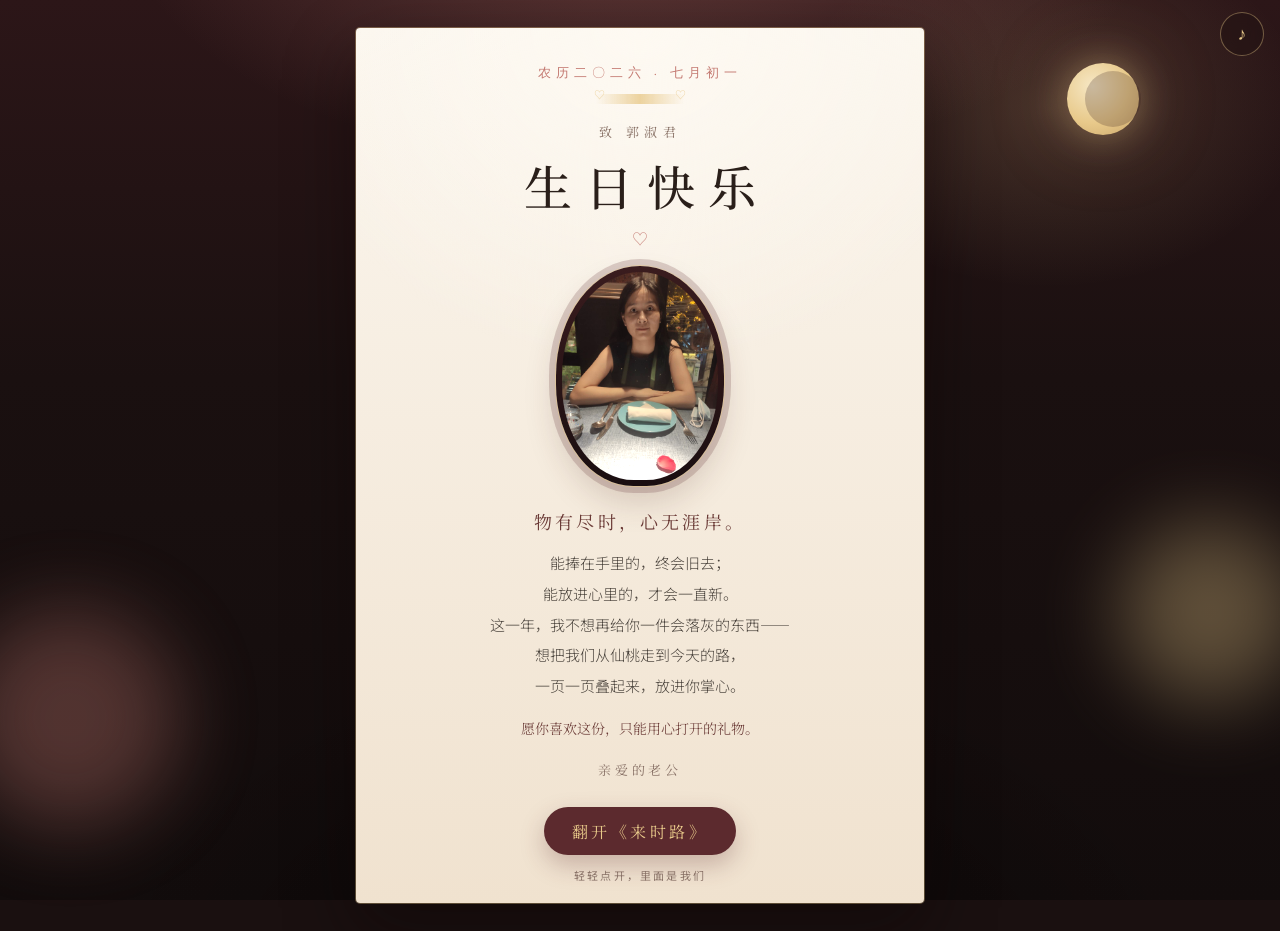
==== commit 448d7b65: "Publish the birthday landing page and album edits to GitHub Pages. Co-authored-by: Cursor <cursorage" ====
--- a/index.html
+++ b/index.html
@@ -3,77 +3,55 @@
 <head>
   <meta charset="UTF-8" />
   <meta name="viewport" content="width=device-width, initial-scale=1, viewport-fit=cover" />
-  <meta name="theme-color" content="#5c2a2e" />
+  <meta name="theme-color" content="#2a1214" />
   <meta name="apple-mobile-web-app-capable" content="yes" />
   <meta name="apple-mobile-web-app-status-bar-style" content="black-translucent" />
-  <title>来时路</title>
+  <title>给淑君 · 农历七月初一</title>
   <link rel="preconnect" href="https://fonts.googleapis.com" />
   <link rel="preconnect" href="https://fonts.gstatic.com" crossorigin />
-  <link href="https://fonts.googleapis.com/css2?family=EB+Garamond:ital,wght@0,500;0,600;1,500&family=Noto+Sans+SC:wght@300;400&family=Noto+Serif+SC:wght@500;600&display=swap" rel="stylesheet" />
-  <link rel="stylesheet" href="assets/styles.css" />
+  <link href="https://fonts.googleapis.com/css2?family=EB+Garamond:ital,wght@0,500;0,600;1,500&family=Noto+Sans+SC:wght@300;400&family=Noto+Serif+SC:wght@500;600;700&display=swap" rel="stylesheet" />
+  <link rel="stylesheet" href="assets/home.css" />
 </head>
 <body>
-  <div class="app">
-    <div class="progress" aria-hidden="true"><i id="progressBar"></i></div>
+  <div class="sky" aria-hidden="true">
+    <span class="moon"></span>
+    <span class="glow g1"></span>
+    <span class="glow g2"></span>
+  </div>
+  <div class="petals" id="petals" aria-hidden="true"></div>
 
-    <header class="chrome top">
-      <button type="button" id="homeBtn">封面</button>
-      <button type="button" id="tocBtn">目录</button>
-      <p id="caption">封面</p>
-      <button type="button" id="musicBtn" title="因为爱情" aria-label="音乐">♪</button>
-      <button type="button" id="jumpBtn" title="跳页">01</button>
-    </header>
+  <button type="button" class="music" id="musicBtn" title="因为爱情" aria-label="音乐">♪</button>
 
-    <main class="stage">
-      <div class="book" id="book">
-        <div class="track" id="track"></div>
-      </div>
-    </main>
+  <main class="letter">
+    <p class="seal">农历二〇二六 · 七月初一</p>
+    <span class="flourish" aria-hidden="true"></span>
+    <p class="to">致 郭淑君</p>
+    <h1>生日快乐</h1>
+    <p class="heart" aria-hidden="true">♡</p>
 
-    <nav class="chrome bottom">
-      <button type="button" id="prevBtn" aria-label="上一页">‹</button>
-      <p class="hint-phone">左右滑动</p>
-      <p class="hint-desk">左右滑动，或点两侧</p>
-      <button type="button" id="nextBtn" aria-label="下一页">›</button>
-    </nav>
-  </div>
+    <figure class="cameo">
+      <img src="assets/photos/20200821_valid_JWJS6535.jpg" alt="淑君" />
+    </figure>
 
-  <aside class="jump" id="jump" hidden>
-    <form class="jump-panel" id="jumpForm">
-      <p>跳到第几页</p>
-      <div class="jump-row">
-        <input id="jumpInput" type="number" min="1" step="1" inputmode="numeric" />
-        <span id="jumpMax">/ 01</span>
-        <button type="submit">前往</button>
-      </div>
-      <button type="button" id="closeJump">取消</button>
-    </form>
-  </aside>
+    <p class="verse">物有尽时，心无涯岸。</p>
+    <p class="body">
+      能捧在手里的，终会旧去；<br />
+      能放进心里的，才会一直新。<br />
+      这一年，我不想再给你一件会落灰的东西——<br />
+      想把我们从仙桃走到今天的路，<br />
+      一页一页叠起来，放进你掌心。
+    </p>
+    <p class="wish">愿你喜欢这份，只能用心打开的礼物。</p>
+    <p class="sign">亲爱的老公</p>
 
-  <aside class="drawer" id="drawer" hidden>
-    <div class="drawer-panel">
-      <div class="drawer-head">
-        <strong>目录</strong>
-        <button type="button" id="closeToc">关闭</button>
-      </div>
-      <button type="button" class="toc-home" id="drawerHome">回到封面</button>
-      <ol class="index" id="drawerToc"></ol>
-    </div>
-  </aside>
-
-  <aside class="lightbox" id="lightbox" hidden>
-    <button type="button" id="closeLight">关闭</button>
-    <img id="lightImg" alt="" />
-    <p id="lightCap"></p>
-  </aside>
+    <a class="open" href="book.html">翻开《来时路》</a>
+    <p class="hint">轻轻点开，里面是我们</p>
+  </main>
 
   <audio id="bgm" loop preload="auto">
+    <source src="assets/music/yinwei-aiqing.mp3" type="audio/mpeg" />
     <source src="assets/music/因为爱情.mp3" type="audio/mpeg" />
-    <source src="assets/music/yinwei-aiqing.mp3" type="audio/mpeg" />
-    <source src="assets/music/因为爱情.m4a" type="audio/mp4" />
   </audio>
-
-  <script src="assets/story-data.js"></script>
-  <script src="assets/app.js"></script>
+  <script src="assets/home.js"></script>
 </body>
 </html>
--- a/assets/home.css
+++ b/assets/home.css
@@ -0,0 +1,313 @@
+:root {
+  --studio: #1a1010;
+  --cloth: #5c2a2e;
+  --foil: #e8c98a;
+  --paper: #f7efe4;
+  --ink: #2a1f1a;
+  --rose: #c47a72;
+  --mute: #8a7368;
+}
+
+* { box-sizing: border-box; }
+
+html, body {
+  height: 100%;
+  margin: 0;
+}
+
+body {
+  min-height: 100dvh;
+  font-family: "Noto Sans SC", "PingFang SC", sans-serif;
+  color: var(--ink);
+  background: var(--studio);
+  overflow-x: hidden;
+}
+
+.sky {
+  position: fixed;
+  inset: 0;
+  z-index: 0;
+  background:
+    radial-gradient(70% 50% at 50% -10%, rgba(196, 122, 114, 0.38), transparent 58%),
+    radial-gradient(40% 40% at 82% 12%, rgba(232, 201, 138, 0.16), transparent 50%),
+    radial-gradient(80% 70% at 50% 110%, rgba(0, 0, 0, 0.45), transparent 55%),
+    linear-gradient(180deg, #2c1618 0%, #1a1010 42%, #120c0c 100%);
+}
+
+.moon {
+  position: absolute;
+  top: 7%;
+  right: 11%;
+  width: 72px;
+  height: 72px;
+  border-radius: 50%;
+  background:
+    radial-gradient(circle at 35% 32%, #f6e7c4, #e8c98a 55%, #c9a56a 100%);
+  box-shadow:
+    0 0 40px rgba(232, 201, 138, 0.45),
+    0 0 90px rgba(196, 122, 114, 0.22);
+}
+
+.moon::after {
+  content: "";
+  position: absolute;
+  top: 8px;
+  left: 18px;
+  width: 56px;
+  height: 56px;
+  border-radius: 50%;
+  background: #2c1618;
+  opacity: 0.22;
+}
+
+.glow {
+  position: absolute;
+  border-radius: 50%;
+  filter: blur(40px);
+  opacity: 0.35;
+  pointer-events: none;
+}
+
+.g1 {
+  width: 220px;
+  height: 220px;
+  left: -40px;
+  bottom: 8%;
+  background: #c47a72;
+}
+
+.g2 {
+  width: 180px;
+  height: 180px;
+  right: -20px;
+  bottom: 22%;
+  background: #e8c98a;
+}
+
+.petals {
+  position: fixed;
+  inset: 0;
+  z-index: 1;
+  overflow: hidden;
+  pointer-events: none;
+}
+
+.petals i {
+  position: absolute;
+  top: -16px;
+  width: 9px;
+  height: 12px;
+  background: #e8b4aa;
+  border-radius: 80% 0 80% 80%;
+  opacity: 0.7;
+  animation: fall linear infinite;
+}
+
+.petals i:nth-child(odd) { background: #f0d4a8; }
+.petals i:nth-child(3n) { background: #f4cfc4; }
+
+@keyframes fall {
+  0% { transform: translateY(0) rotate(0); opacity: 0; }
+  12% { opacity: 0.75; }
+  100% { transform: translateY(108vh) rotate(240deg); opacity: 0; }
+}
+
+.music {
+  position: fixed;
+  top: calc(12px + env(safe-area-inset-top));
+  right: 16px;
+  z-index: 6;
+  width: 44px;
+  height: 44px;
+  border: 1px solid rgba(232, 201, 138, 0.4);
+  border-radius: 50%;
+  background: rgba(26, 16, 16, 0.35);
+  color: var(--foil);
+  font: 500 18px/1 "EB Garamond", serif;
+  cursor: pointer;
+  backdrop-filter: blur(8px);
+}
+
+.music.off { opacity: 0.4; }
+
+.letter {
+  position: relative;
+  z-index: 2;
+  width: min(440px, calc(100% - 32px));
+  margin: 0 auto;
+  min-height: 100dvh;
+  display: flex;
+  flex-direction: column;
+  align-items: center;
+  justify-content: center;
+  padding: calc(56px + env(safe-area-inset-top)) 28px calc(36px + env(safe-area-inset-bottom));
+  text-align: center;
+  animation: rise 1.15s ease both;
+}
+
+@keyframes rise {
+  from { opacity: 0; transform: translateY(18px); }
+  to { opacity: 1; transform: translateY(0); }
+}
+
+.letter::before {
+  content: "";
+  position: absolute;
+  inset: 18px 0;
+  background:
+    radial-gradient(120% 70% at 50% 0%, rgba(255, 251, 244, 0.7), transparent 55%),
+    linear-gradient(180deg, #fbf6ee, #f0e2cf 100%);
+  border-radius: 4px;
+  box-shadow:
+    0 0 0 1px rgba(232, 201, 138, 0.35),
+    0 28px 70px rgba(10, 4, 4, 0.45);
+  z-index: -1;
+}
+
+.seal {
+  margin: 0 0 8px;
+  font-family: "EB Garamond", serif;
+  font-size: 13px;
+  letter-spacing: 0.38em;
+  color: var(--rose);
+}
+
+.flourish {
+  display: block;
+  width: 88px;
+  height: 10px;
+  margin: 4px 0 18px;
+  background: linear-gradient(90deg, transparent, var(--foil), transparent);
+  position: relative;
+  opacity: 0.8;
+}
+
+.flourish::before,
+.flourish::after {
+  content: "♡";
+  position: absolute;
+  top: -8px;
+  font-size: 11px;
+  color: var(--foil);
+}
+
+.flourish::before { left: -2px; }
+.flourish::after { right: -2px; }
+
+.to {
+  margin: 0;
+  font-family: "Noto Serif SC", serif;
+  font-size: 13px;
+  letter-spacing: 0.42em;
+  color: var(--mute);
+}
+
+h1 {
+  margin: 10px 0 0;
+  font-family: "Noto Serif SC", serif;
+  font-weight: 500;
+  font-size: clamp(36px, 10vw, 48px);
+  letter-spacing: 0.28em;
+  text-indent: 0.28em;
+}
+
+.heart {
+  margin: 6px 0 16px;
+  color: #c47a72;
+  font-size: 16px;
+  opacity: 0.85;
+}
+
+.cameo {
+  margin: 0 0 22px;
+  width: 148px;
+  aspect-ratio: 4 / 5;
+  padding: 6px;
+  border-radius: 50% 50% 46% 46%;
+  background: linear-gradient(#3a1c1e, #1a0e10);
+  box-shadow:
+    0 0 0 1px rgba(232, 201, 138, 0.55),
+    0 0 0 7px rgba(92, 42, 46, 0.2),
+    0 16px 32px rgba(80, 40, 28, 0.18);
+}
+
+.cameo img {
+  display: block;
+  width: 100%;
+  height: 100%;
+  object-fit: cover;
+  object-position: center 12%;
+  border-radius: 50% 50% 46% 46%;
+  filter: sepia(0.14) saturate(1.08) brightness(1.04);
+}
+
+.verse {
+  margin: 0 0 14px;
+  font-family: "Noto Serif SC", serif;
+  font-size: 18px;
+  letter-spacing: 0.18em;
+  color: #6a3a36;
+}
+
+.body,
+.wish {
+  margin: 0;
+  font-weight: 300;
+  font-size: 14px;
+  line-height: 2.05;
+  color: #4c453e;
+  max-width: 22em;
+}
+
+.wish {
+  margin-top: 12px;
+  font-family: "Noto Serif SC", serif;
+  color: #6a3a36;
+}
+
+.sign {
+  margin: 18px 0 0;
+  font-family: "Noto Serif SC", serif;
+  font-size: 13px;
+  letter-spacing: 0.28em;
+  color: var(--mute);
+}
+
+.open {
+  margin-top: 28px;
+  display: inline-flex;
+  align-items: center;
+  justify-content: center;
+  min-height: 48px;
+  padding: 0 28px;
+  border-radius: 999px;
+  background: #5c2a2e;
+  color: var(--foil);
+  text-decoration: none;
+  font-family: "Noto Serif SC", serif;
+  letter-spacing: 0.22em;
+  box-shadow: 0 10px 24px rgba(92, 42, 46, 0.28);
+}
+
+.open:hover { filter: brightness(1.08); }
+
+.hint {
+  margin: 12px 0 0;
+  font-size: 11px;
+  letter-spacing: 0.2em;
+  color: var(--mute);
+}
+
+@media (min-width: 900px) {
+  .letter {
+    width: min(520px, 92vw);
+    padding-top: 64px;
+    padding-bottom: 48px;
+  }
+
+  .letter::before { inset: 28px -24px; }
+
+  .cameo { width: 168px; }
+
+  .body { font-size: 15px; }
+}
